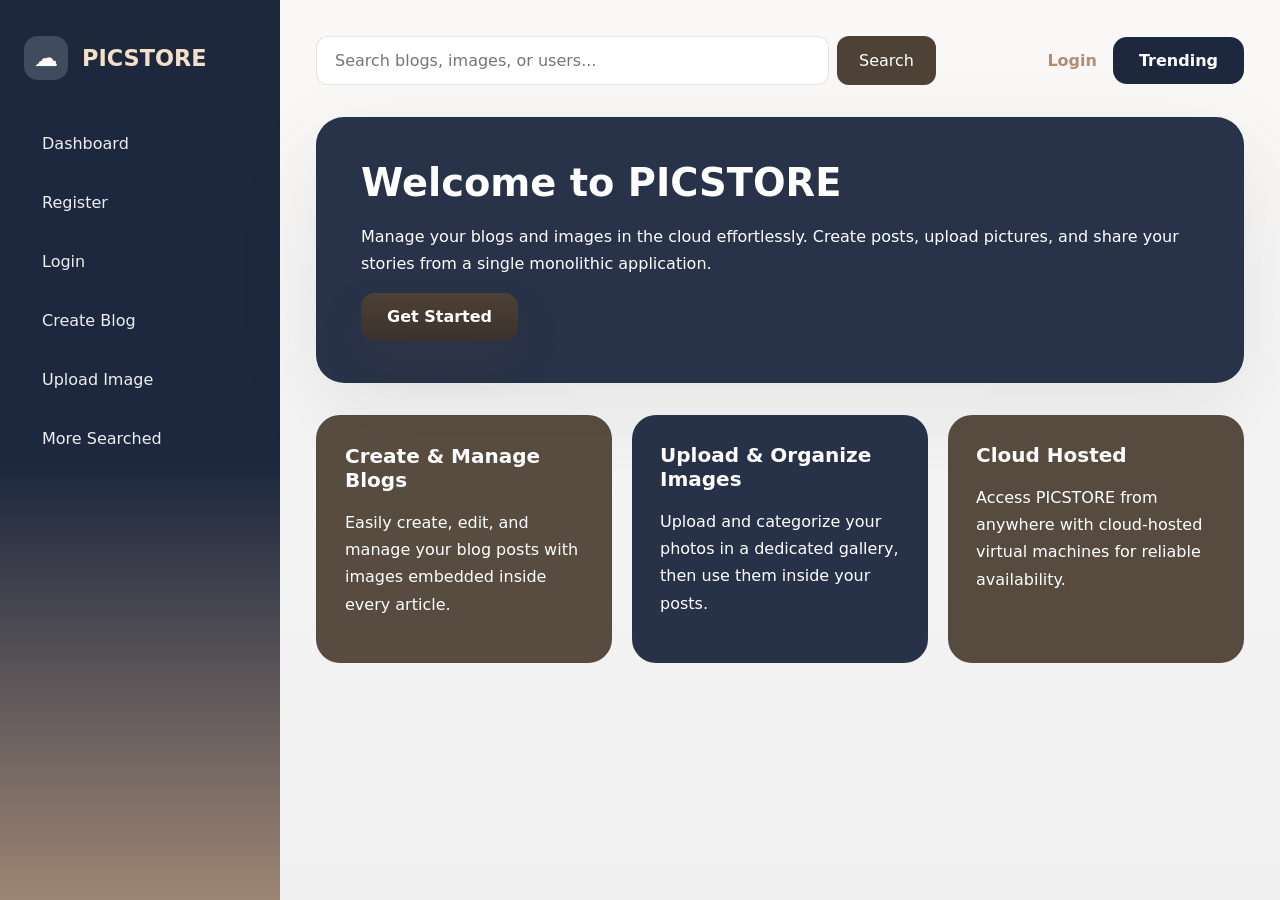
==== index.html @ 6fed4058 "Picstore Cloud-based project" ====
<!DOCTYPE html>
<html lang="en">
<head>
  <meta charset="UTF-8">
  <meta name="viewport" content="width=device-width, initial-scale=1.0">
  <title>PICSTORE | Cloud CMS</title>
  <link rel="stylesheet" href="css/style.css">
  <link rel="stylesheet" href="css/dashboard.css">
  <link rel="stylesheet" href="css/responsive.css">
</head>
<body>
  <div class="page-shell">
    <aside class="sidebar">
      <div class="brand">
        <div class="brand-icon">☁</div>
        <span>PICSTORE</span>
      </div>
      <nav class="menu">
        <a href="dashboard.html" class="menu-item">Dashboard</a>
        <a href="register.html" class="menu-item">Register</a>
        <a href="login.html" class="menu-item">Login</a>
        <a href="create-blog.html" class="menu-item">Create Blog</a>
        <a href="gallery.html" class="menu-item">Upload Image</a>
        <a href="more-searched.html" class="menu-item">More Searched</a>
        <a href="profile.html" class="menu-item">Profile</a>
      </nav>
    </aside>

    <main class="panel">
      <header class="topbar">
        <form class="search-box" onsubmit="return false;">
          <input id="homeSearch" type="search" placeholder="Search blogs, images, or users...">
          <button type="button" onclick="searchContent('homeSearch')">Search</button>
        </form>
        <div class="topbar-actions">
          <a class="text-link" href="login.html">Login</a>
          <a class="button button-secondary" href="trending.html">Trending</a>
        </div>
      </header>

      <section class="hero-card">
        <h1>Welcome to PICSTORE</h1>
        <p>Manage your blogs and images in the cloud effortlessly. Create posts, upload pictures, and share your stories from a single monolithic application.</p>
        <a class="button button-primary" href="register.html">Get Started</a>
      </section>

      <section class="feature-grid">
        <article class="feature-card feature-card-light">
          <h2>Create & Manage Blogs</h2>
          <p>Easily create, edit, and manage your blog posts with images embedded inside every article.</p>
        </article>
        <article class="feature-card feature-card-dark">
          <h2>Upload & Organize Images</h2>
          <p>Upload and categorize your photos in a dedicated gallery, then use them inside your posts.</p>
        </article>
        <article class="feature-card feature-card-green">
          <h2>Cloud Hosted</h2>
          <p>Access PICSTORE from anywhere with cloud-hosted virtual machines for reliable availability.</p>
        </article>
      </section>
    </main>
  </div>

  <script src="js/app.js"></script>
  <script src="js/search.js"></script>
</body>
</html>
---- css/style.css ----
:root {
  --bg: #e9dfd4;
  --panel: rgba(255,255,255,0.96);
  --panel-dark: rgba(29,40,63,0.96);
  --text-base: #ffffff;
  --text-heading: #ffffff;
  --text-paragraph: #ffffff;
  --text-label: #7d6658;
  --text-input: #3c2f28;
  --text-caption: #5f4d42;
  --text-muted: #8c7566;
  --text-link: #b38d71;
  --text-menu: rgba(255,255,255,0.92);
  --text-menu-active: #ffffff;
  --text-preview: #8c7566;
  --text-tag: #564535;
  --text-info: #8f7764;
  --text-brand: #f4e0c6;
  --text: var(--text-base);
  --brand: #4e4136;
  --accent: #cfa88c;
  --accent-light: #d8b9a1;
  --accent-soft: #f5ede6;
  --border: rgba(78,65,54,0.14);
}

* {
  box-sizing: border-box;
}

body {
  margin: 0;
  font-family: Inter, system-ui, -apple-system, BlinkMacSystemFont, 'Segoe UI', sans-serif;
  background: #9d8573;
  color: var(--text-base);
}

button,
input,
textarea,
select {
  font: inherit;
}

a {
  text-decoration: none;
  color: inherit;
}

.page-shell {
  display: grid;
  grid-template-columns: 280px 1fr;
  min-height: 100vh;
}

.sidebar {
  background: linear-gradient(180deg, #1d283f 0%, #1d283f 52%, #9d8573 100%);
  color: white;
  padding: 36px 24px;
  display: flex;
  flex-direction: column;
  justify-content: flex-start;
}

.brand {
  display: flex;
  align-items: center;
  gap: 14px;
  margin-bottom: 40px;
}

.brand-icon {
  width: 44px;
  height: 44px;
  border-radius: 14px;
  background: rgba(255,255,255,0.16);
  display: grid;
  place-items: center;
  font-size: 24px;
}

.brand span {
  font-size: 1.4rem;
  font-weight: 700;
  color: var(--text-brand);
}

.menu {
  display: flex;
  flex-direction: column;
  gap: 12px;
}

.menu-item {
  display: inline-flex;
  align-items: center;
  padding: 14px 18px;
  border-radius: 12px;
  color: var(--text-menu);
  background: transparent;
  transition: background .2s ease, transform .2s ease;
}

.menu-item:hover,
.menu-item.active {
  background: rgba(255,255,255,0.12);
  color: var(--text-menu-active);
  transform: translateX(2px);
}

.panel {
  padding: 36px;
  background: url('data:image/svg+xml,%3Csvg xmlns="http://www.w3.org/2000/svg" width="100" height="100" viewBox="0 0 100 100"%3E%3Cpath fill="%23ffffff" opacity=".12" d="M0 50C16.7 34.1 33.3 28.3 50 28.3c16.7 0 33.3 5.8 50 21.7V100H0V50z"/%3E%3C/svg%3E') top/420px no-repeat, linear-gradient(180deg, rgba(255,255,255,0.95) 0%, rgba(243,244,246,0.96) 100%);
  min-height: 100vh;
}

.topbar {
  display: flex;
  justify-content: space-between;
  align-items: center;
  gap: 18px;
  margin-bottom: 32px;
}

.search-box {
  display: flex;
  width: 100%;
  max-width: 620px;
  gap: 8px;
}

.search-box input {
  flex: 1;
  min-width: 0;
  padding: 14px 18px;
  border: 1px solid rgba(23,33,39,0.12);
  border-radius: 12px;
  background: rgba(255,255,255,0.96);
  color: var(--text-input);
}

.search-box button {
  border: none;
  background: var(--brand);
  color: white;
  padding: 0 22px;
  border-radius: 12px;
  cursor: pointer;
}

.topbar-actions {
  display: flex;
  align-items: center;
  gap: 16px;
}

.text-link {
  color: var(--text-link);
  font-weight: 600;
}

.button {
  display: inline-flex;
  align-items: center;
  justify-content: center;
  border: none;
  cursor: pointer;
  border-radius: 14px;
  padding: 14px 26px;
  font-weight: 700;
  transition: transform .2s ease, box-shadow .2s ease;
}

.button:hover {
  transform: translateY(-1px);
}

.button-primary {
  background: linear-gradient(180deg, #4e4136 0%, #3b322b 100%);
  color: white;
  box-shadow: 0 20px 40px rgba(78,65,54,0.18);
}

.button-secondary {
  background: #1d283f;
  color: white;
}

.hero-card {
  padding: 42px 44px;
  border-radius: 28px;
  background: rgba(29,40,63,0.95);
  border: 1px solid rgba(20,39,49,0.08);
  box-shadow: 0 30px 90px rgba(15,25,30,0.08);
  max-width: 980px;
  margin-bottom: 32px;
}

.hero-card h1 {
  margin: 0 0 18px;
  font-size: clamp(2rem, 3vw, 3rem);
  color: #ffffff;
}

.auth-shell h1,
.blog-shell h1,
.gallery-header h1 {
  margin: 0 0 18px;
  font-size: clamp(2rem, 3vw, 3rem);
  color: #3c2f28;
}

.auth-shell .info-line {
  color: #3c2f28;
}

.hero-card p,
.feature-card p,
.info-panel p,
.auth-shell p,
.blog-shell label span,
.gallery-header p {
  color: var(--text-paragraph);
  line-height: 1.7;
}

.feature-grid,
.dashboard-cards,
.gallery-grid {
  display: grid;
  gap: 20px;
}

.feature-grid {
  grid-template-columns: repeat(3, minmax(220px, 1fr));
}

.feature-card,
.info-panel,
.gallery-item {
  border-radius: 24px;
  padding: 28px;
  min-height: 180px;
}

.feature-card-light,
.info-panel {
  background: rgba(78,65,54,0.94);
  border: 1px solid rgba(25,37,42,0.08);
}

.feature-card-dark,
.info-panel-accent {
  background: rgba(29,40,63,0.95);
  color: white;
}

.feature-card-green,
.info-panel-green {
  background: rgba(78,65,54,0.94);
  color: white;
}

.gallery-item {
  background: rgba(255,255,255,0.92);
  border: 1px solid rgba(22,34,33,0.08);
  overflow: hidden;
  position: relative;
}

.gallery-item img {
  width: 100%;
  display: block;
  object-fit: cover;
}

.gallery-item .gallery-caption {
  padding: 16px;
  font-size: 0.95rem;
  color: var(--text-caption);
}

.empty-state {
  display: grid;
  place-items: center;
  min-height: 240px;
  color: var(--text-muted);
}

.panel-form {
  display: grid;
  place-items: center;
  min-height: calc(100vh - 72px);
}

.auth-shell,
.blog-shell {
  width: 100%;
  max-width: 620px;
  background: rgba(255,255,255,0.95);
  padding: 42px;
  border-radius: 28px;
  border: 1px solid rgba(18,30,36,0.08);
  box-shadow: 0 25px 75px rgba(16,24,34,0.08);
}

.auth-shell label,
.blog-shell label {
  display: block;
  margin-bottom: 18px;
  color: var(--text-label);
}

.auth-shell label span,
.blog-shell label span {
  display: block;
  margin-bottom: 10px;
  font-weight: 600;
}

.auth-shell input,
.blog-shell input,
.auth-shell textarea,
.blog-shell textarea {
  width: 100%;
  padding: 14px 18px;
  border-radius: 14px;
  border: 1px solid rgba(23,33,39,0.12);
  background: rgba(255,255,255,0.98);
  color: var(--text-inverse);
}

.auth-shell textarea,
.blog-shell textarea {
  min-height: 220px;
  resize: vertical;
}

.info-line {
  margin-top: 18px;
  color: var(--text-info);
}

.info-line a {
  color: var(--text-link);
  font-weight: 700;
}

.image-picker {
  display: grid;
  gap: 12px;
}

.image-picker input {
  width: 100%;
}

.image-preview {
  min-height: 140px;
  border: 1px dashed rgba(23,33,39,0.18);
  border-radius: 16px;
  padding: 18px;
  display: grid;
  place-items: center;
  color: var(--text-muted);
  background: rgba(255,255,255,0.9);
}

.gallery-shell {
  max-width: 980px;
  width: 100%;
  color: #3c2f28;
}

.gallery-add-card {
  background: rgba(255,255,255,0.95);
  border: 1px solid rgba(22,34,33,0.08);
  border-radius: 24px;
  padding: 28px;
  margin-bottom: 28px;
  color: #3c2f28;
}

.gallery-shell *,
.gallery-add-card * {
  color: #3c2f28;
}

.gallery-header p {
  color: #3c2f28;
}

.gallery-shell .button,
.gallery-shell .button-primary,
.gallery-add-card .button,
.gallery-add-card .button-primary,
.blog-shell .button,
.blog-shell .button-primary {
  color: white;
}

.blog-shell {
  width: 100%;
  max-width: 620px;
  background: rgba(255,255,255,0.95);
  padding: 42px;
  border-radius: 28px;
  border: 1px solid rgba(18,30,36,0.08);
  box-shadow: 0 25px 75px rgba(16,24,34,0.08);
  color: #3c2f28;
}

.blog-shell *,
.blog-shell *::placeholder {
  color: #3c2f28;
}

.gallery-add-card h2 {
  margin-top: 0;
  margin-bottom: 18px;
  font-size: 1.4rem;
}

.gallery-add-form {
  display: grid;
  gap: 16px;
}

.gallery-add-form label {
  display: grid;
  gap: 10px;
}

.gallery-add-form input[type="file"] {
  cursor: pointer;
}

.gallery-add-preview {
  min-height: 160px;
  border-radius: 18px;
  background: rgba(245,246,247,0.96);
  border: 1px dashed rgba(23,33,39,0.18);
  padding: 16px;
  display: grid;
  place-items: center;
  color: var(--text-preview);
}

.gallery-add-preview img {
  max-width: 100%;
  max-height: 160px;
  border-radius: 16px;
  object-fit: contain;
}

.gallery-tags {
  margin: 8px 0 0;
  color: var(--text-tag);
  font-size: 0.95rem;
}

.gallery-header {
  display: flex;
  justify-content: space-between;
  align-items: center;
  gap: 18px;
  margin-bottom: 22px;
}

.upload-button {
  position: relative;
  overflow: hidden;
}

.upload-button input {
  position: absolute;
  inset: 0;
  width: 100%;
  opacity: 0;
  cursor: pointer;
}

.gallery-grid {
  grid-template-columns: repeat(3, minmax(220px, 1fr));
}

@media (max-width: 1100px) {
  .page-shell {
    grid-template-columns: 1fr;
  }

  .sidebar {
    position: relative;
    width: 100%;
    min-height: auto;
    border-radius: 0 0 24px 24px;
  }

  .panel {
    padding: 24px;
  }

  .search-box {
    flex-direction: column;
  }

  .gallery-grid,
  .feature-grid,
  .dashboard-cards {
    grid-template-columns: 1fr;
  }
}
---- css/dashboard.css ----
.panel {
  position: relative;
}

.dashboard-cards {
  margin-top: 10px;
}

.info-panel h2,
.feature-card h2 {
  margin-top: 0;
  font-size: 1.25rem;
}

.gallery-shell h1,
.blog-shell h1 {
  margin-bottom: 14px;
}

.blog-shell label input,
.blog-shell label textarea {
  border-color: rgba(18,30,36,0.12);
}

.panel-form {
  padding-top: 40px;
  padding-bottom: 40px;
}
---- css/responsive.css ----
@media (max-width: 768px) {
  .topbar {
    flex-direction: column;
    align-items: stretch;
  }

  .topbar-actions,
  .search-box {
    width: 100%;
  }

  .panel-form,
  .hero-card,
  .auth-shell,
  .blog-shell,
  .gallery-shell {
    padding: 24px;
  }

  .menu-item {
    padding: 12px 14px;
  }

  .sidebar {
    padding: 24px 18px;
  }
}

@media (max-width: 600px) {
  .hero-card,
  .auth-shell,
  .blog-shell,
  .gallery-shell {
    border-radius: 22px;
  }

  .search-box input,
  .search-box button,
  .button {
    width: 100%;
  }

  .gallery-header {
    flex-direction: column;
    align-items: stretch;
  }
}
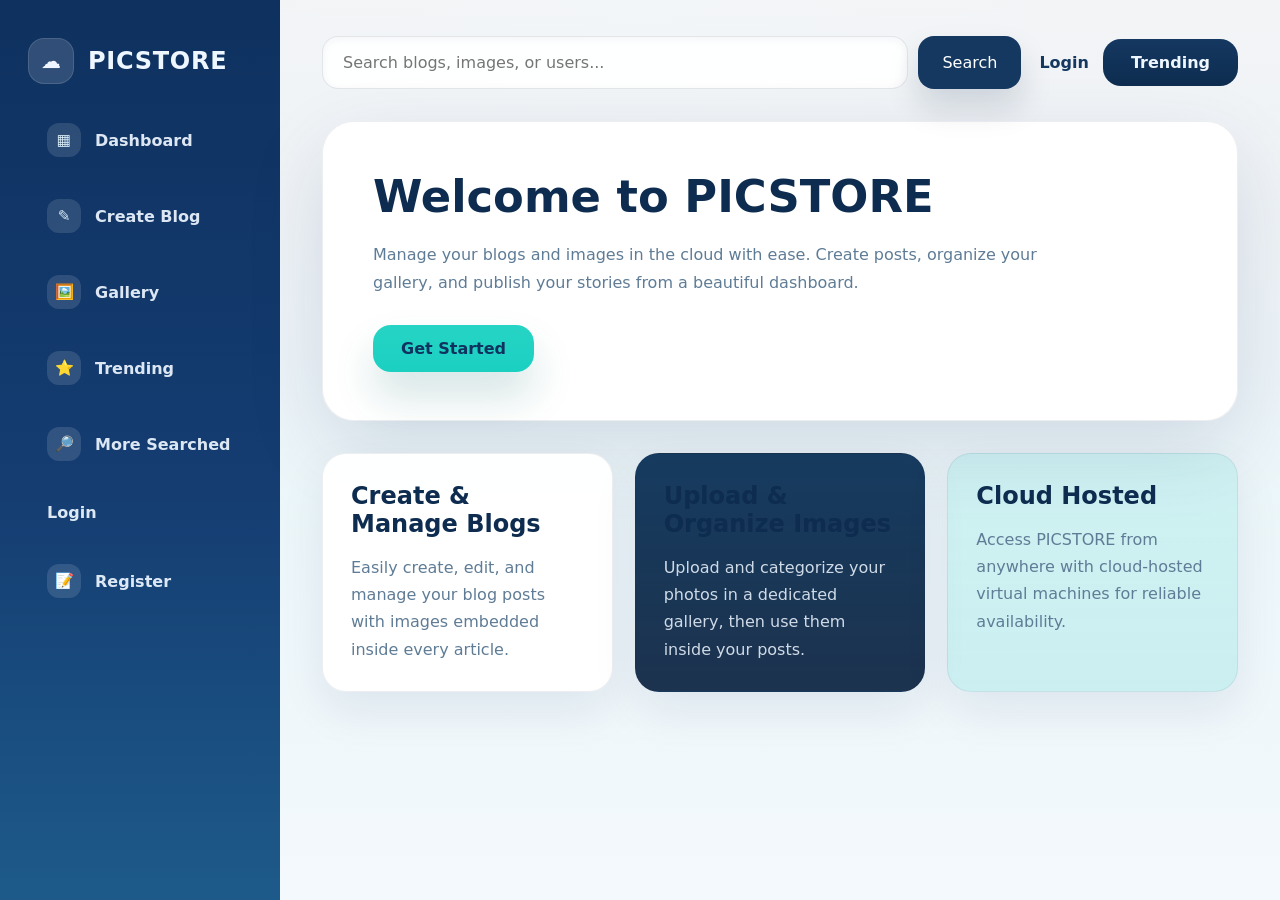
==== commit c4f1b954: "create-blog.html" ====
--- a/index.html
+++ b/index.html
@@ -3,7 +3,7 @@
 <head>
   <meta charset="UTF-8">
   <meta name="viewport" content="width=device-width, initial-scale=1.0">
-  <title>PICSTORE | Cloud CMS</title>
+  <title>Cloud CMS | Home</title>
   <link rel="stylesheet" href="css/style.css">
   <link rel="stylesheet" href="css/dashboard.css">
   <link rel="stylesheet" href="css/responsive.css">
@@ -16,13 +16,14 @@
         <span>PICSTORE</span>
       </div>
       <nav class="menu">
-        <a href="dashboard.html" class="menu-item">Dashboard</a>
-        <a href="register.html" class="menu-item">Register</a>
-        <a href="login.html" class="menu-item">Login</a>
-        <a href="create-blog.html" class="menu-item">Create Blog</a>
-        <a href="gallery.html" class="menu-item">Upload Image</a>
-        <a href="more-searched.html" class="menu-item">More Searched</a>
-        <a href="profile.html" class="menu-item">Profile</a>
+        <a href="dashboard.html" class="menu-item"><span class="menu-icon">▦</span><span>Dashboard</span></a>
+        <a href="create-blog.html" class="menu-item"><span class="menu-icon">✎</span><span>Create Blog</span></a>
+        <a href="gallery.html" class="menu-item"><span class="menu-icon">🖼️</span><span>Gallery</span></a>
+        <a href="trending.html" class="menu-item"><span class="menu-icon">⭐</span><span>Trending</span></a>
+        <a href="more-searched.html" class="menu-item"><span class="menu-icon">🔎</span><span>More Searched</span></a>
+        <a href="profile.html" class="menu-item"><span class="menu-icon">👤</span><span>Profile</span></a>
+        <a href="login.html" class="menu-item"><span class="menu-icon">🔒</span><span>Login</span></a>
+        <a href="register.html" class="menu-item"><span class="menu-icon">📝</span><span>Register</span></a>
       </nav>
     </aside>
 
@@ -40,7 +41,7 @@
 
       <section class="hero-card">
         <h1>Welcome to PICSTORE</h1>
-        <p>Manage your blogs and images in the cloud effortlessly. Create posts, upload pictures, and share your stories from a single monolithic application.</p>
+        <p>Manage your blogs and images in the cloud with ease. Create posts, organize your gallery, and publish your stories from a beautiful dashboard.</p>
         <a class="button button-primary" href="register.html">Get Started</a>
       </section>
 
--- a/css/style.css
+++ b/css/style.css
@@ -1,27 +1,21 @@
 :root {
-  --bg: #e9dfd4;
-  --panel: rgba(255,255,255,0.96);
-  --panel-dark: rgba(29,40,63,0.96);
-  --text-base: #ffffff;
-  --text-heading: #ffffff;
-  --text-paragraph: #ffffff;
-  --text-label: #7d6658;
-  --text-input: #3c2f28;
-  --text-caption: #5f4d42;
-  --text-muted: #8c7566;
-  --text-link: #b38d71;
-  --text-menu: rgba(255,255,255,0.92);
-  --text-menu-active: #ffffff;
-  --text-preview: #8c7566;
-  --text-tag: #564535;
-  --text-info: #8f7764;
-  --text-brand: #f4e0c6;
-  --text: var(--text-base);
-  --brand: #4e4136;
-  --accent: #cfa88c;
-  --accent-light: #d8b9a1;
-  --accent-soft: #f5ede6;
-  --border: rgba(78,65,54,0.14);
+  --sidebar-top: #0e315f;
+  --sidebar-mid: #153d72;
+  --sidebar-bottom: #1d5a8a;
+  --panel-bg: rgba(255,255,255,0.96);
+  --panel-border: rgba(30,47,78,0.12);
+  --panel-shadow: rgba(10,35,76,0.14);
+  --text-base: #0f2d4e;
+  --text-soft: #5f7c96;
+  --text-light: #eef6ff;
+  --text-muted: #7a91b0;
+  --accent: #26d4c5;
+  --accent-strong: #1caca0;
+  --accent-dark: #0f2b56;
+  --button-dark: #0f325f;
+  --button-blue: #153861;
+  --button-blue-alt: #0d2c4f;
+  --border: rgba(30,45,68,0.12);
 }
 
 * {
@@ -30,9 +24,10 @@
 
 body {
   margin: 0;
+  min-height: 100vh;
   font-family: Inter, system-ui, -apple-system, BlinkMacSystemFont, 'Segoe UI', sans-serif;
-  background: #9d8573;
   color: var(--text-base);
+  background: radial-gradient(circle at top, rgba(38,212,197,0.18) 0%, transparent 40%), linear-gradient(180deg, #0b2b55 0%, #1c5986 28%, #47b6cc 55%, #e7f7fb 100%);
 }
 
 button,
@@ -54,35 +49,35 @@
 }
 
 .sidebar {
-  background: linear-gradient(180deg, #1d283f 0%, #1d283f 52%, #9d8573 100%);
-  color: white;
-  padding: 36px 24px;
   display: flex;
   flex-direction: column;
-  justify-content: flex-start;
+  padding: 38px 28px;
+  gap: 24px;
+  background: linear-gradient(180deg, var(--sidebar-top) 0%, var(--sidebar-mid) 55%, var(--sidebar-bottom) 100%);
+  color: var(--text-light);
 }
 
 .brand {
   display: flex;
   align-items: center;
   gap: 14px;
-  margin-bottom: 40px;
 }
 
 .brand-icon {
-  width: 44px;
-  height: 44px;
-  border-radius: 14px;
-  background: rgba(255,255,255,0.16);
+  width: 46px;
+  height: 46px;
   display: grid;
   place-items: center;
-  font-size: 24px;
+  border-radius: 16px;
+  background: rgba(255,255,255,0.14);
+  border: 1px solid rgba(255,255,255,0.12);
+  font-size: 1.25rem;
 }
 
 .brand span {
-  font-size: 1.4rem;
+  font-size: 1.5rem;
   font-weight: 700;
-  color: var(--text-brand);
+  letter-spacing: 0.03em;
 }
 
 .menu {
@@ -92,32 +87,48 @@
 }
 
 .menu-item {
+  display: flex;
+  align-items: center;
+  gap: 14px;
+  padding: 14px 18px;
+  border-radius: 18px;
+  color: rgba(238,246,255,0.92);
+  background: transparent;
+  border: 1px solid transparent;
+  transition: all 0.25s ease;
+  font-weight: 600;
+}
+
+.menu-item:hover,
+.menu-item.active {
+  transform: translateX(2px);
+  background: rgba(255,255,255,0.12);
+  border-color: rgba(255,255,255,0.16);
+  color: #ffffff;
+}
+
+.menu-icon {
+  width: 34px;
+  height: 34px;
   display: inline-flex;
   align-items: center;
-  padding: 14px 18px;
+  justify-content: center;
   border-radius: 12px;
-  color: var(--text-menu);
-  background: transparent;
-  transition: background .2s ease, transform .2s ease;
-}
-
-.menu-item:hover,
-.menu-item.active {
   background: rgba(255,255,255,0.12);
-  color: var(--text-menu-active);
-  transform: translateX(2px);
+  color: #d9eef7;
+  font-size: 0.95rem;
 }
 
 .panel {
-  padding: 36px;
-  background: url('data:image/svg+xml,%3Csvg xmlns="http://www.w3.org/2000/svg" width="100" height="100" viewBox="0 0 100 100"%3E%3Cpath fill="%23ffffff" opacity=".12" d="M0 50C16.7 34.1 33.3 28.3 50 28.3c16.7 0 33.3 5.8 50 21.7V100H0V50z"/%3E%3C/svg%3E') top/420px no-repeat, linear-gradient(180deg, rgba(255,255,255,0.95) 0%, rgba(243,244,246,0.96) 100%);
+  padding: 36px 42px;
   min-height: 100vh;
+  background: linear-gradient(180deg, rgba(255,255,255,0.95) 0%, rgba(245,249,253,0.9) 100%);
 }
 
 .topbar {
   display: flex;
+  align-items: center;
   justify-content: space-between;
-  align-items: center;
   gap: 18px;
   margin-bottom: 32px;
 }
@@ -125,38 +136,40 @@
 .search-box {
   display: flex;
   width: 100%;
-  max-width: 620px;
-  gap: 8px;
+  max-width: 700px;
+  gap: 10px;
 }
 
 .search-box input {
   flex: 1;
   min-width: 0;
-  padding: 14px 18px;
-  border: 1px solid rgba(23,33,39,0.12);
-  border-radius: 12px;
-  background: rgba(255,255,255,0.96);
-  color: var(--text-input);
+  padding: 16px 20px;
+  border-radius: 16px;
+  border: 1px solid var(--border);
+  background: rgba(255,255,255,0.92);
+  color: var(--text-base);
+  box-shadow: inset 0 2px 10px rgba(19,44,71,0.05);
 }
 
 .search-box button {
   border: none;
-  background: var(--brand);
+  border-radius: 16px;
+  background: var(--button-blue);
   color: white;
-  padding: 0 22px;
-  border-radius: 12px;
+  padding: 0 24px;
   cursor: pointer;
+  box-shadow: 0 18px 32px rgba(12,41,75,0.15);
 }
 
 .topbar-actions {
   display: flex;
   align-items: center;
-  gap: 16px;
+  gap: 14px;
 }
 
 .text-link {
-  color: var(--text-link);
-  font-weight: 600;
+  color: var(--button-blue);
+  font-weight: 700;
 }
 
 .button {
@@ -165,10 +178,10 @@
   justify-content: center;
   border: none;
   cursor: pointer;
-  border-radius: 14px;
-  padding: 14px 26px;
+  border-radius: 18px;
+  padding: 14px 28px;
   font-weight: 700;
-  transition: transform .2s ease, box-shadow .2s ease;
+  transition: transform 0.2s ease, box-shadow 0.2s ease;
 }
 
 .button:hover {
@@ -176,59 +189,45 @@
 }
 
 .button-primary {
-  background: linear-gradient(180deg, #4e4136 0%, #3b322b 100%);
-  color: white;
-  box-shadow: 0 20px 40px rgba(78,65,54,0.18);
+  background: linear-gradient(180deg, #26d4c5 0%, #1bd0c1 100%);
+  color: var(--button-dark);
+  box-shadow: 0 24px 40px rgba(20,106,107,0.18);
 }
 
 .button-secondary {
-  background: #1d283f;
-  color: white;
+  background: linear-gradient(180deg, var(--button-blue) 0%, var(--button-blue-alt) 100%);
+  color: #eef6ff;
 }
 
 .hero-card {
-  padding: 42px 44px;
-  border-radius: 28px;
-  background: rgba(29,40,63,0.95);
-  border: 1px solid rgba(20,39,49,0.08);
-  box-shadow: 0 30px 90px rgba(15,25,30,0.08);
+  padding: 48px 50px;
+  border-radius: 32px;
+  background: rgba(255,255,255,0.96);
+  border: 1px solid rgba(30,45,78,0.08);
+  box-shadow: 0 28px 80px rgba(12,33,70,0.12);
   max-width: 980px;
   margin-bottom: 32px;
 }
 
 .hero-card h1 {
   margin: 0 0 18px;
-  font-size: clamp(2rem, 3vw, 3rem);
-  color: #ffffff;
-}
-
-.auth-shell h1,
-.blog-shell h1,
-.gallery-header h1 {
-  margin: 0 0 18px;
-  font-size: clamp(2rem, 3vw, 3rem);
-  color: #3c2f28;
-}
-
-.auth-shell .info-line {
-  color: #3c2f28;
-}
-
-.hero-card p,
-.feature-card p,
-.info-panel p,
-.auth-shell p,
-.blog-shell label span,
-.gallery-header p {
-  color: var(--text-paragraph);
-  line-height: 1.7;
+  font-size: clamp(2.8rem, 3.4vw, 3.8rem);
+  color: var(--button-blue-alt);
+}
+
+.hero-card p {
+  margin: 0 0 28px;
+  max-width: 720px;
+  color: var(--text-soft);
+  line-height: 1.75;
+  font-size: 1rem;
 }
 
 .feature-grid,
 .dashboard-cards,
 .gallery-grid {
   display: grid;
-  gap: 20px;
+  gap: 22px;
 }
 
 .feature-grid {
@@ -240,51 +239,48 @@
 .gallery-item {
   border-radius: 24px;
   padding: 28px;
-  min-height: 180px;
-}
-
-.feature-card-light,
-.info-panel {
-  background: rgba(78,65,54,0.94);
-  border: 1px solid rgba(25,37,42,0.08);
-}
-
-.feature-card-dark,
-.info-panel-accent {
-  background: rgba(29,40,63,0.95);
-  color: white;
+  min-height: 190px;
+}
+
+.feature-card {
+  border: 1px solid rgba(30,45,78,0.08);
+  background: rgba(255,255,255,0.96);
+  box-shadow: 0 18px 46px rgba(15,31,61,0.08);
+}
+
+.feature-card h2,
+.info-panel h2 {
+  margin-top: 0;
+  margin-bottom: 16px;
+  color: var(--button-blue-alt);
+}
+
+.feature-card p,
+.info-panel p,
+.trending-list li {
+  margin: 0;
+  color: var(--text-soft);
+  line-height: 1.7;
+}
+
+.feature-card-dark {
+  background: linear-gradient(180deg, rgba(17,55,92,0.98) 0%, rgba(19,42,71,0.96) 100%);
+  color: #eef6ff;
+}
+
+.feature-card-dark p,
+.info-panel-accent p {
+  color: rgba(238,246,255,0.86);
 }
 
 .feature-card-green,
 .info-panel-green {
-  background: rgba(78,65,54,0.94);
-  color: white;
-}
-
-.gallery-item {
-  background: rgba(255,255,255,0.92);
-  border: 1px solid rgba(22,34,33,0.08);
-  overflow: hidden;
-  position: relative;
-}
-
-.gallery-item img {
-  width: 100%;
-  display: block;
-  object-fit: cover;
-}
-
-.gallery-item .gallery-caption {
-  padding: 16px;
-  font-size: 0.95rem;
-  color: var(--text-caption);
-}
-
-.empty-state {
-  display: grid;
-  place-items: center;
-  min-height: 240px;
-  color: var(--text-muted);
+  background: linear-gradient(180deg, rgba(38,212,197,0.14) 0%, rgba(44,206,199,0.18) 100%);
+}
+
+.feature-card-green h2,
+.info-panel-green h2 {
+  color: var(--button-blue-alt);
 }
 
 .panel-form {
@@ -294,28 +290,328 @@
 }
 
 .auth-shell,
-.blog-shell {
-  width: 100%;
-  max-width: 620px;
-  background: rgba(255,255,255,0.95);
-  padding: 42px;
-  border-radius: 28px;
-  border: 1px solid rgba(18,30,36,0.08);
-  box-shadow: 0 25px 75px rgba(16,24,34,0.08);
+.blog-shell,
+.gallery-shell {
+  width: 100%;
+  max-width: 640px;
+  background: var(--panel-bg);
+  border-radius: 32px;
+  padding: 48px;
+  border: 1px solid var(--panel-border);
+  box-shadow: 0 30px 80px rgba(12,33,70,0.1);
+}
+
+.auth-shell h1,
+.blog-shell h1,
+.gallery-header h1 {
+  margin: 0 0 22px;
+  color: var(--button-blue-alt);
 }
 
 .auth-shell label,
-.blog-shell label {
+.blog-shell label,
+.gallery-shell label {
   display: block;
-  margin-bottom: 18px;
-  color: var(--text-label);
+  margin-bottom: 20px;
+  color: var(--text-soft);
 }
 
 .auth-shell label span,
-.blog-shell label span {
+.blog-shell label span,
+.gallery-shell label span {
   display: block;
   margin-bottom: 10px;
-  font-weight: 600;
+  font-weight: 700;
+  color: var(--button-blue-alt);
+}
+
+.auth-shell input,
+.blog-shell input,
+.gallery-shell input,
+.auth-shell textarea,
+.blog-shell textarea {
+  width: 100%;
+  border-radius: 18px;
+  border: 1px solid var(--border);
+  background: rgba(247,250,253,0.96);
+  color: var(--text-base);
+  padding: 16px 18px;
+  outline: none;
+}
+
+.auth-shell textarea,
+.blog-shell textarea {
+  min-height: 190px;
+  resize: vertical;
+}
+
+.auth-shell input:focus,
+.blog-shell input:focus,
+.gallery-shell input:focus,
+.auth-shell textarea:focus,
+.blog-shell textarea:focus {
+  border-color: rgba(38,212,197,0.35);
+  box-shadow: 0 0 0 5px rgba(38,212,197,0.12);
+}
+
+.auth-shell .info-line,
+.blog-shell .info-line {
+  margin-top: 26px;
+  color: var(--text-soft);
+}
+
+.auth-shell .info-line a,
+.blog-shell .info-line a {
+  color: var(--accent-dark);
+  font-weight: 700;
+}
+
+.image-preview,
+.gallery-add-preview {
+  min-height: 160px;
+  border-radius: 24px;
+  border: 1px dashed rgba(30,45,78,0.15);
+  display: grid;
+  place-items: center;
+  color: var(--text-soft);
+  background: rgba(247,250,253,0.95);
+  margin-top: 12px;
+}
+
+.image-preview img,
+.gallery-add-preview img {
+  width: 100%;
+  height: 100%;
+  object-fit: cover;
+  border-radius: 24px;
+}
+
+.gallery-header {
+  display: flex;
+  justify-content: space-between;
+  align-items: flex-end;
+  gap: 22px;
+  margin-bottom: 24px;
+}
+
+.gallery-header p {
+  margin: 10px 0 0;
+  color: var(--text-soft);
+  max-width: 640px;
+}
+
+.gallery-add-card {
+  padding: 30px;
+  border-radius: 28px;
+  background: rgba(255,255,255,0.96);
+  border: 1px solid rgba(30,45,78,0.08);
+  box-shadow: 0 24px 60px rgba(12,33,70,0.08);
+  margin-bottom: 28px;
+}
+
+.gallery-add-form label {
+  margin-bottom: 20px;
+}
+
+.file-label input {
+  display: block;
+  width: 100%;
+  padding: 16px 18px;
+  border-radius: 18px;
+  border: 1px solid var(--border);
+  background: rgba(247,250,253,0.96);
+}
+
+.gallery-grid {
+  display: grid;
+  grid-template-columns: repeat(3, minmax(0, 1fr));
+  gap: 20px;
+}
+
+.gallery-item {
+  border-radius: 24px;
+  overflow: hidden;
+  border: 1px solid rgba(30,45,78,0.08);
+  background: #ffffff;
+  box-shadow: 0 20px 45px rgba(12,33,70,0.08);
+}
+
+.gallery-caption {
+  padding: 18px;
+  color: var(--text-soft);
+  font-size: 0.95rem;
+}
+
+.info-panel {
+  background: rgba(255,255,255,0.96);
+  border-radius: 26px;
+  padding: 28px;
+  border: 1px solid rgba(30,45,78,0.08);
+  box-shadow: 0 24px 50px rgba(12,33,70,0.08);
+}
+
+.info-panel-accent {
+  background: linear-gradient(180deg, rgba(17,54,96,0.96) 0%, rgba(20,48,84,0.98) 100%);
+  color: #eef6ff;
+}
+
+.info-panel-accent h2,
+.info-panel-accent p {
+  color: #eef6ff;
+}
+
+.info-panel-green {
+  background: linear-gradient(180deg, rgba(38,212,197,0.14) 0%, rgba(44,206,199,0.18) 100%);
+}
+
+.trending-list {
+  list-style: none;
+  margin: 0;
+  padding: 0;
+  display: grid;
+  gap: 12px;
+}
+
+.trending-list li {
+  color: var(--text-soft);
+  line-height: 1.75;
+}
+
+.trending-list li::before {
+  content: '•';
+  color: var(--accent);
+  margin-right: 10px;
+  font-weight: 700;
+}
+
+.profile-details {
+  display: flex;
+  align-items: center;
+  gap: 24px;
+  flex-wrap: wrap;
+  margin-bottom: 24px;
+}
+
+.profile-avatar {
+  width: 96px;
+  height: 96px;
+  border-radius: 26px;
+  display: grid;
+  place-items: center;
+  background: linear-gradient(180deg, rgba(17,57,92,0.98) 0%, rgba(29,101,123,0.96) 100%);
+  color: #eef6ff;
+  font-size: 2rem;
+  font-weight: 800;
+}
+
+.profile-actions {
+  display: flex;
+  gap: 18px;
+  flex-wrap: wrap;
+}
+
+.history-list {
+  display: grid;
+  gap: 16px;
+}
+
+.history-item {
+  background: rgba(247,250,253,0.96);
+  border: 1px solid rgba(30,45,78,0.08);
+  border-radius: 22px;
+  padding: 20px;
+}
+
+.history-item strong {
+  display: block;
+  margin-bottom: 8px;
+  color: var(--button-blue-alt);
+}
+
+.history-item span {
+  display: block;
+  margin-bottom: 10px;
+  color: var(--text-soft);
+}
+
+.history-item p {
+  margin: 0;
+  color: var(--text-soft);
+}
+
+.auth-notice {
+  margin-bottom: 18px;
+  color: #c14b4c;
+  font-size: 0.95rem;
+}
+
+.auth-notice a {
+  color: var(--button-blue);
+  text-decoration: underline;
+}
+
+@media (max-width: 1024px) {
+  .page-shell {
+    grid-template-columns: 1fr;
+  }
+
+  .sidebar {
+    padding: 28px 22px;
+  }
+
+  .panel {
+    padding: 28px 24px;
+  }
+
+  .feature-grid,
+  .dashboard-cards,
+  .gallery-grid {
+    grid-template-columns: repeat(2, minmax(0, 1fr));
+  }
+}
+
+@media (max-width: 768px) {
+  .topbar {
+    flex-direction: column;
+    align-items: stretch;
+  }
+
+  .topbar-actions,
+  .search-box {
+    width: 100%;
+  }
+
+  .panel-form,
+  .hero-card,
+  .auth-shell,
+  .blog-shell,
+  .gallery-shell {
+    padding: 24px;
+  }
+
+  .menu-item {
+    padding: 12px 14px;
+  }
+}
+
+@media (max-width: 600px) {
+  .hero-card,
+  .auth-shell,
+  .blog-shell,
+  .gallery-shell {
+    border-radius: 24px;
+  }
+
+  .search-box input,
+  .search-box button,
+  .button {
+    width: 100%;
+  }
+
+  .gallery-header {
+    flex-direction: column;
+    align-items: stretch;
+  }
 }
 
 .auth-shell input,
--- a/css/dashboard.css
+++ b/css/dashboard.css
@@ -6,23 +6,7 @@
   margin-top: 10px;
 }
 
-.info-panel h2,
-.feature-card h2 {
-  margin-top: 0;
-  font-size: 1.25rem;
+.panel-form {
+  padding-top: 0;
+  padding-bottom: 0;
 }
-
-.gallery-shell h1,
-.blog-shell h1 {
-  margin-bottom: 14px;
-}
-
-.blog-shell label input,
-.blog-shell label textarea {
-  border-color: rgba(18,30,36,0.12);
-}
-
-.panel-form {
-  padding-top: 40px;
-  padding-bottom: 40px;
-}
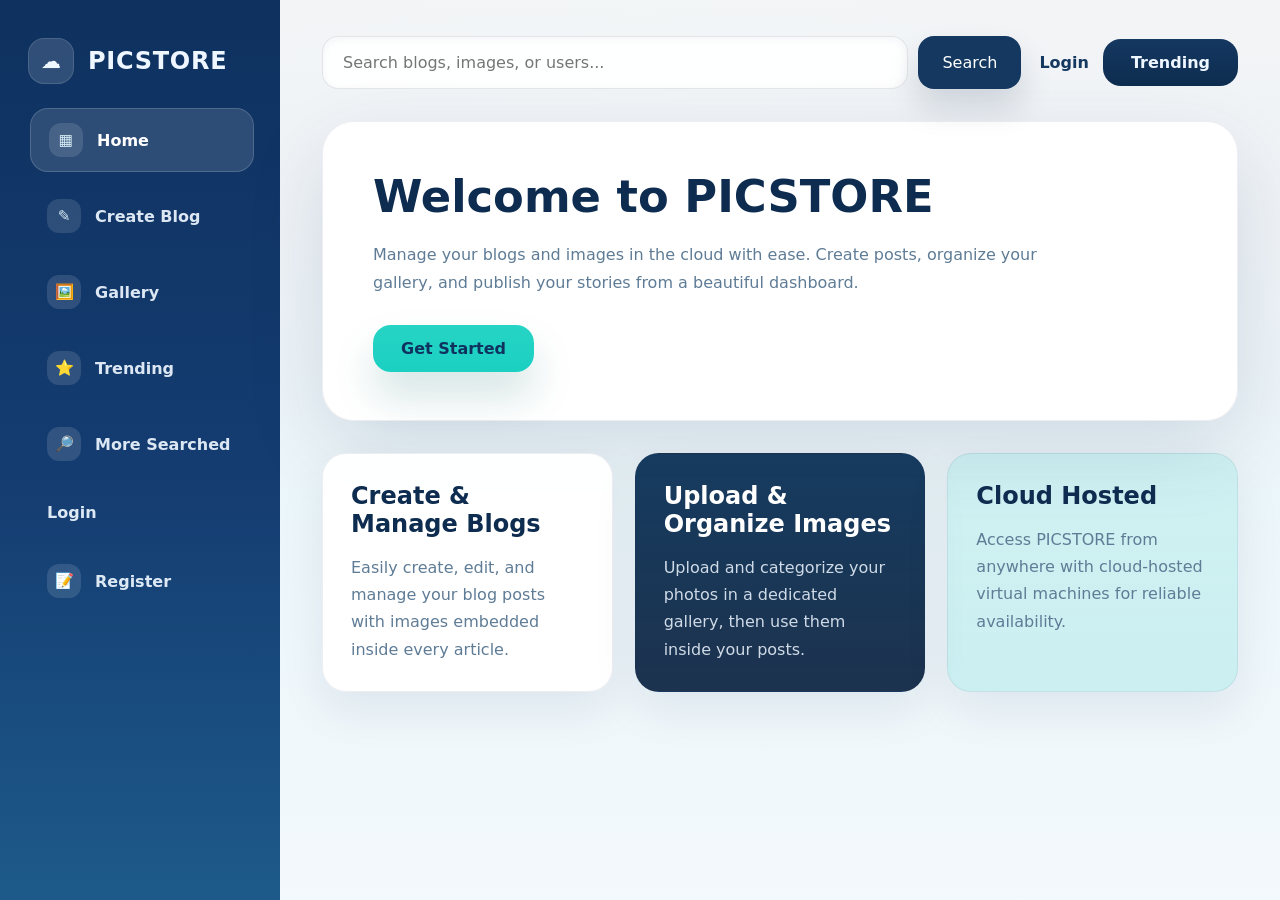
==== commit cdc7b886: "create-blog.html" ====
--- a/index.html
+++ b/index.html
@@ -16,13 +16,13 @@
         <span>PICSTORE</span>
       </div>
       <nav class="menu">
-        <a href="dashboard.html" class="menu-item"><span class="menu-icon">▦</span><span>Dashboard</span></a>
+        <a href="index.html" class="menu-item"><span class="menu-icon">▦</span><span>Home</span></a>
         <a href="create-blog.html" class="menu-item"><span class="menu-icon">✎</span><span>Create Blog</span></a>
         <a href="gallery.html" class="menu-item"><span class="menu-icon">🖼️</span><span>Gallery</span></a>
         <a href="trending.html" class="menu-item"><span class="menu-icon">⭐</span><span>Trending</span></a>
         <a href="more-searched.html" class="menu-item"><span class="menu-icon">🔎</span><span>More Searched</span></a>
         <a href="profile.html" class="menu-item"><span class="menu-icon">👤</span><span>Profile</span></a>
-        <a href="login.html" class="menu-item"><span class="menu-icon">🔒</span><span>Login</span></a>
+        <a href="login.html" class="menu-item"><span class="menu-icon">🔐</span><span>Login</span></a>
         <a href="register.html" class="menu-item"><span class="menu-icon">📝</span><span>Register</span></a>
       </nav>
     </aside>
--- a/css/style.css
+++ b/css/style.css
@@ -273,6 +273,11 @@
   color: rgba(238,246,255,0.86);
 }
 
+/* Make the heading inside the dark feature card white */
+.feature-card.feature-card-dark h2 {
+  color: #ffffff;
+}
+
 .feature-card-green,
 .info-panel-green {
   background: linear-gradient(180deg, rgba(38,212,197,0.14) 0%, rgba(44,206,199,0.18) 100%);
@@ -460,6 +465,15 @@
   color: #eef6ff;
 }
 
+/* Make trending list items white inside the accent info panel */
+.info-panel-accent .trending-list li {
+  color: #ffffff;
+}
+
+.info-panel-accent .trending-list li strong {
+  color: #ffffff;
+}
+
 .info-panel-green {
   background: linear-gradient(180deg, rgba(38,212,197,0.14) 0%, rgba(44,206,199,0.18) 100%);
 }
